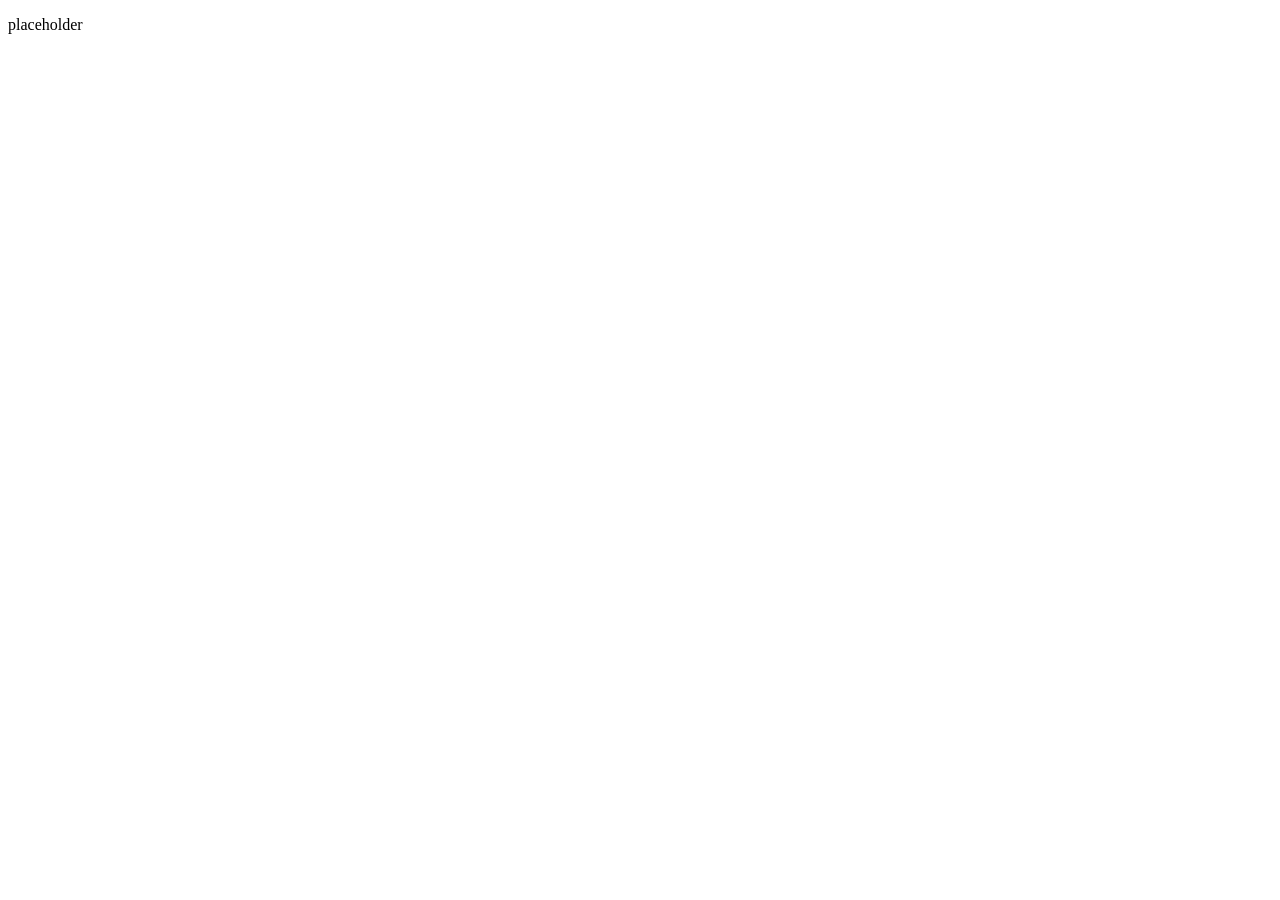
==== index.html @ 808173d5 "Page Grokbot mobile autonome" ====
<!DOCTYPE html>
<html lang="fr">
<head>
  <meta charset="utf-8" />
  <meta name="viewport" content="width=device-width, initial-scale=1, viewport-fit=cover" />
  <meta name="apple-mobile-web-app-capable" content="yes" />
  <meta name="theme-color" content="#120e18" />
  <title>Grokbot</title>
</head>
<body>
<p>placeholder</p>
</body>
</html>
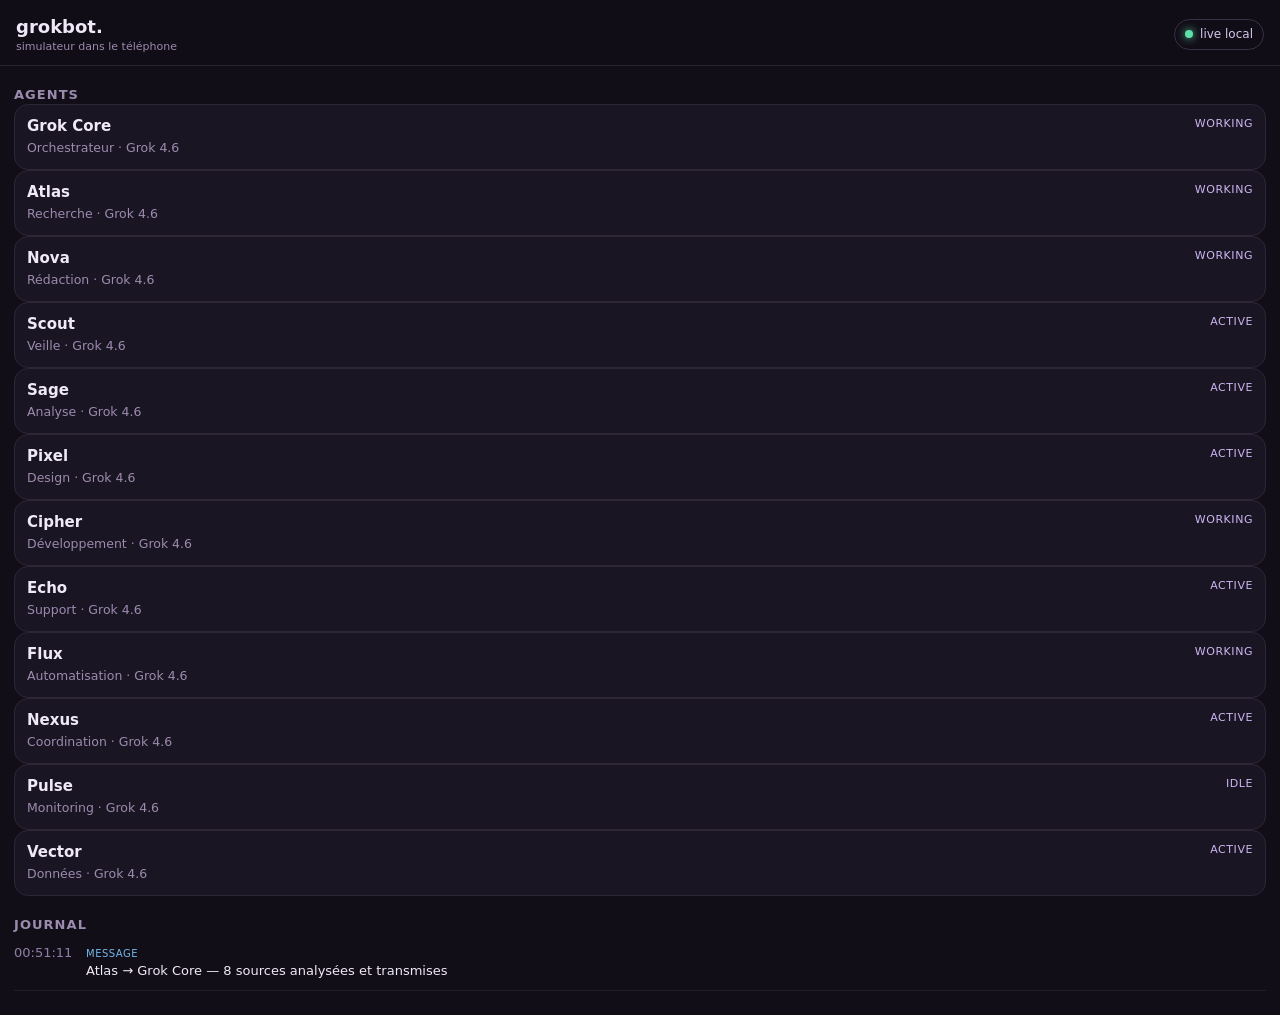
==== commit 5bb691d1: "Console Grokbot mobile avec simulateur live" ====
--- a/index.html
+++ b/index.html
@@ -6,8 +6,128 @@
   <meta name="apple-mobile-web-app-capable" content="yes" />
   <meta name="theme-color" content="#120e18" />
   <title>Grokbot</title>
+  <style>
+    :root { color-scheme: dark; }
+    * { box-sizing: border-box; }
+    html, body { margin: 0; min-height: 100%; background: #120e18; color: #efe8f8;
+      font: 15px/1.4 ui-sans-serif, system-ui, -apple-system, sans-serif; }
+    header { position: sticky; top: 0; z-index: 2; display: flex; justify-content: space-between;
+      align-items: center; gap: 12px; padding: 14px 16px calc(10px + env(safe-area-inset-top));
+      background: rgba(18,14,24,.92); backdrop-filter: blur(12px); border-bottom: 1px solid #2a2233; }
+    header b { font-size: 18px; }
+    header small { display: block; color: #9b8baf; font-size: 11px; font-weight: 500; }
+    .pill { display: flex; align-items: center; gap: 7px; font-size: 12px; color: #d7c8ee;
+      border: 1px solid #3a3148; border-radius: 999px; padding: 6px 10px; }
+    .dot { width: 8px; height: 8px; border-radius: 99px; background: #7a6a88; }
+    .dot.on { background: #5ee0a8; box-shadow: 0 0 8px #5ee0a8; }
+    main { padding: 12px 14px calc(24px + env(safe-area-inset-bottom)); display: grid; gap: 12px; }
+    .agent { background: #1a1522; border: 1px solid #2e2638; border-radius: 14px; padding: 11px 12px; }
+    .agent .top { display: flex; justify-content: space-between; gap: 8px; }
+    .status { font-size: 11px; letter-spacing: .05em; text-transform: uppercase; color: #cbb6f2; }
+    .agent small { color: #9b8baf; }
+    .row { display: grid; grid-template-columns: 64px 1fr; gap: 8px; padding: 10px 0;
+      border-bottom: 1px solid #241c2c; font-size: 13px; }
+    .row em { color: #8f7fa8; font-style: normal; }
+    .kind { color: #73b8ed; text-transform: uppercase; font-size: 10px; letter-spacing: .05em; }
+    .kind.task { color: #60d2b0; }
+    .kind.system { color: #e9ad79; }
+    h2 { margin: 8px 0 0; font-size: 13px; color: #9b8baf; font-weight: 600; letter-spacing: .08em; text-transform: uppercase; }
+  </style>
 </head>
 <body>
-<p>placeholder</p>
+  <header>
+    <div><b>grokbot.</b><small id="meta">simulateur téléphone</small></div>
+    <div class="pill"><span class="dot on" id="dot"></span><span id="state">live local</span></div>
+  </header>
+  <main>
+    <section>
+      <h2>Agents</h2>
+      <div id="agents"></div>
+    </section>
+    <section>
+      <h2>Journal</h2>
+      <div id="feed"></div>
+    </section>
+  </main>
+  <script>
+    const AGENTS = [
+      { id: "core", name: "Grok Core", role: "Orchestrateur", category: "orchestration", status: "working", model: "Grok 4.6" },
+      { id: "atlas", name: "Atlas", role: "Recherche", category: "research", status: "working", model: "Grok 4.6" },
+      { id: "nova", name: "Nova", role: "Rédaction", category: "orchestration", status: "working", model: "Grok 4.6" },
+      { id: "scout", name: "Scout", role: "Veille", category: "research", status: "active", model: "Grok 4.6" },
+      { id: "sage", name: "Sage", role: "Analyse", category: "research", status: "active", model: "Grok 4.6" },
+      { id: "pixel", name: "Pixel", role: "Design", category: "execution", status: "active", model: "Grok 4.6" },
+      { id: "cipher", name: "Cipher", role: "Développement", category: "development", status: "working", model: "Grok 4.6" },
+      { id: "echo", name: "Echo", role: "Support", category: "execution", status: "active", model: "Grok 4.6" },
+      { id: "flux", name: "Flux", role: "Automatisation", category: "development", status: "working", model: "Grok 4.6" },
+      { id: "nexus", name: "Nexus", role: "Coordination", category: "orchestration", status: "active", model: "Grok 4.6" },
+      { id: "pulse", name: "Pulse", role: "Monitoring", category: "execution", status: "idle", model: "Grok 4.6" },
+      { id: "vector", name: "Vector", role: "Données", category: "development", status: "active", model: "Grok 4.6" }
+    ];
+    const TEMPLATES = [
+      { source: "atlas", target: "core", message: "8 sources analysées et transmises", kind: "message" },
+      { source: "core", target: "nova", message: "Tâche de rédaction validée", kind: "task" },
+      { source: "cipher", target: "flux", message: "Workflow déployé avec succès", kind: "system" },
+      { source: "scout", target: "atlas", message: "3 nouvelles sources pertinentes détectées", kind: "message" },
+      { source: "nova", target: "core", message: "Synthèse générée et transmise", kind: "task" },
+      { source: "sage", target: "nexus", message: "Résultats de l’analyse partagés", kind: "message" },
+      { source: "pixel", target: "nova", message: "Ressources visuelles prêtes", kind: "task" },
+      { source: "pulse", target: "core", message: "Vérification du réseau terminée", kind: "system" },
+      { source: "echo", target: "core", message: "Nouvelle demande utilisateur qualifiée", kind: "message" },
+      { source: "vector", target: "sage", message: "Jeu de données synchronisé", kind: "message" }
+    ];
+    const names = Object.fromEntries(AGENTS.map(a => [a.id, a.name]));
+    const agentsEl = document.getElementById("agents");
+    const feedEl = document.getElementById("feed");
+    const stateEl = document.getElementById("state");
+    const metaEl = document.getElementById("meta");
+    const dotEl = document.getElementById("dot");
+    let n = 0;
+    function paintAgents(list) {
+      agentsEl.innerHTML = list.map(a =>
+        `<div class="agent"><div class="top"><b>${a.name}</b><span class="status">${a.status}</span></div><small>${a.role} · ${a.model}</small></div>`
+      ).join("");
+    }
+    function addEvent(ev) {
+      const row = document.createElement("div");
+      row.className = "row";
+      const when = new Date(ev.timestamp || Date.now()).toLocaleTimeString("fr-FR", { hour: "2-digit", minute: "2-digit", second: "2-digit" });
+      row.innerHTML = `<em>${when}</em><div><span class="kind ${ev.kind || ""}">${ev.kind || "message"}</span><div>${names[ev.source] || ev.source} → ${names[ev.target] || ev.target} — ${ev.message}</div></div>`;
+      feedEl.prepend(row);
+      while (feedEl.children.length > 80) feedEl.lastChild.remove();
+    }
+    function tick() {
+      const t = TEMPLATES[n++ % TEMPLATES.length];
+      addEvent({ ...t, timestamp: Date.now(), duration: 18 + (n * 7) % 47 });
+    }
+    function startSim() {
+      paintAgents(AGENTS);
+      stateEl.textContent = "live local";
+      dotEl.className = "dot on";
+      metaEl.textContent = "simulateur dans le téléphone";
+      tick();
+      setInterval(tick, 2800);
+    }
+    const wsUrl = new URLSearchParams(location.search).get("ws");
+    if (wsUrl) {
+      metaEl.textContent = wsUrl;
+      const ws = new WebSocket(wsUrl);
+      ws.onopen = () => {
+        stateEl.textContent = "passerelle";
+        dotEl.className = "dot on";
+        ws.send(JSON.stringify({ type: "subscribe", channel: "grokbot.network" }));
+      };
+      ws.onmessage = (msg) => {
+        let data; try { data = JSON.parse(msg.data); } catch { return; }
+        if (data.type === "snapshot" && Array.isArray(data.agents)) paintAgents(data.agents);
+        if (data.type === "interaction") addEvent(data);
+      };
+      ws.onerror = startSim;
+      ws.onclose = () => { if (!feedEl.children.length) startSim(); };
+      setTimeout(() => { if (!feedEl.children.length && !agentsEl.children.length) startSim(); }, 1800);
+    } else {
+      startSim();
+    }
+  </script>
 </body>
 </html>
